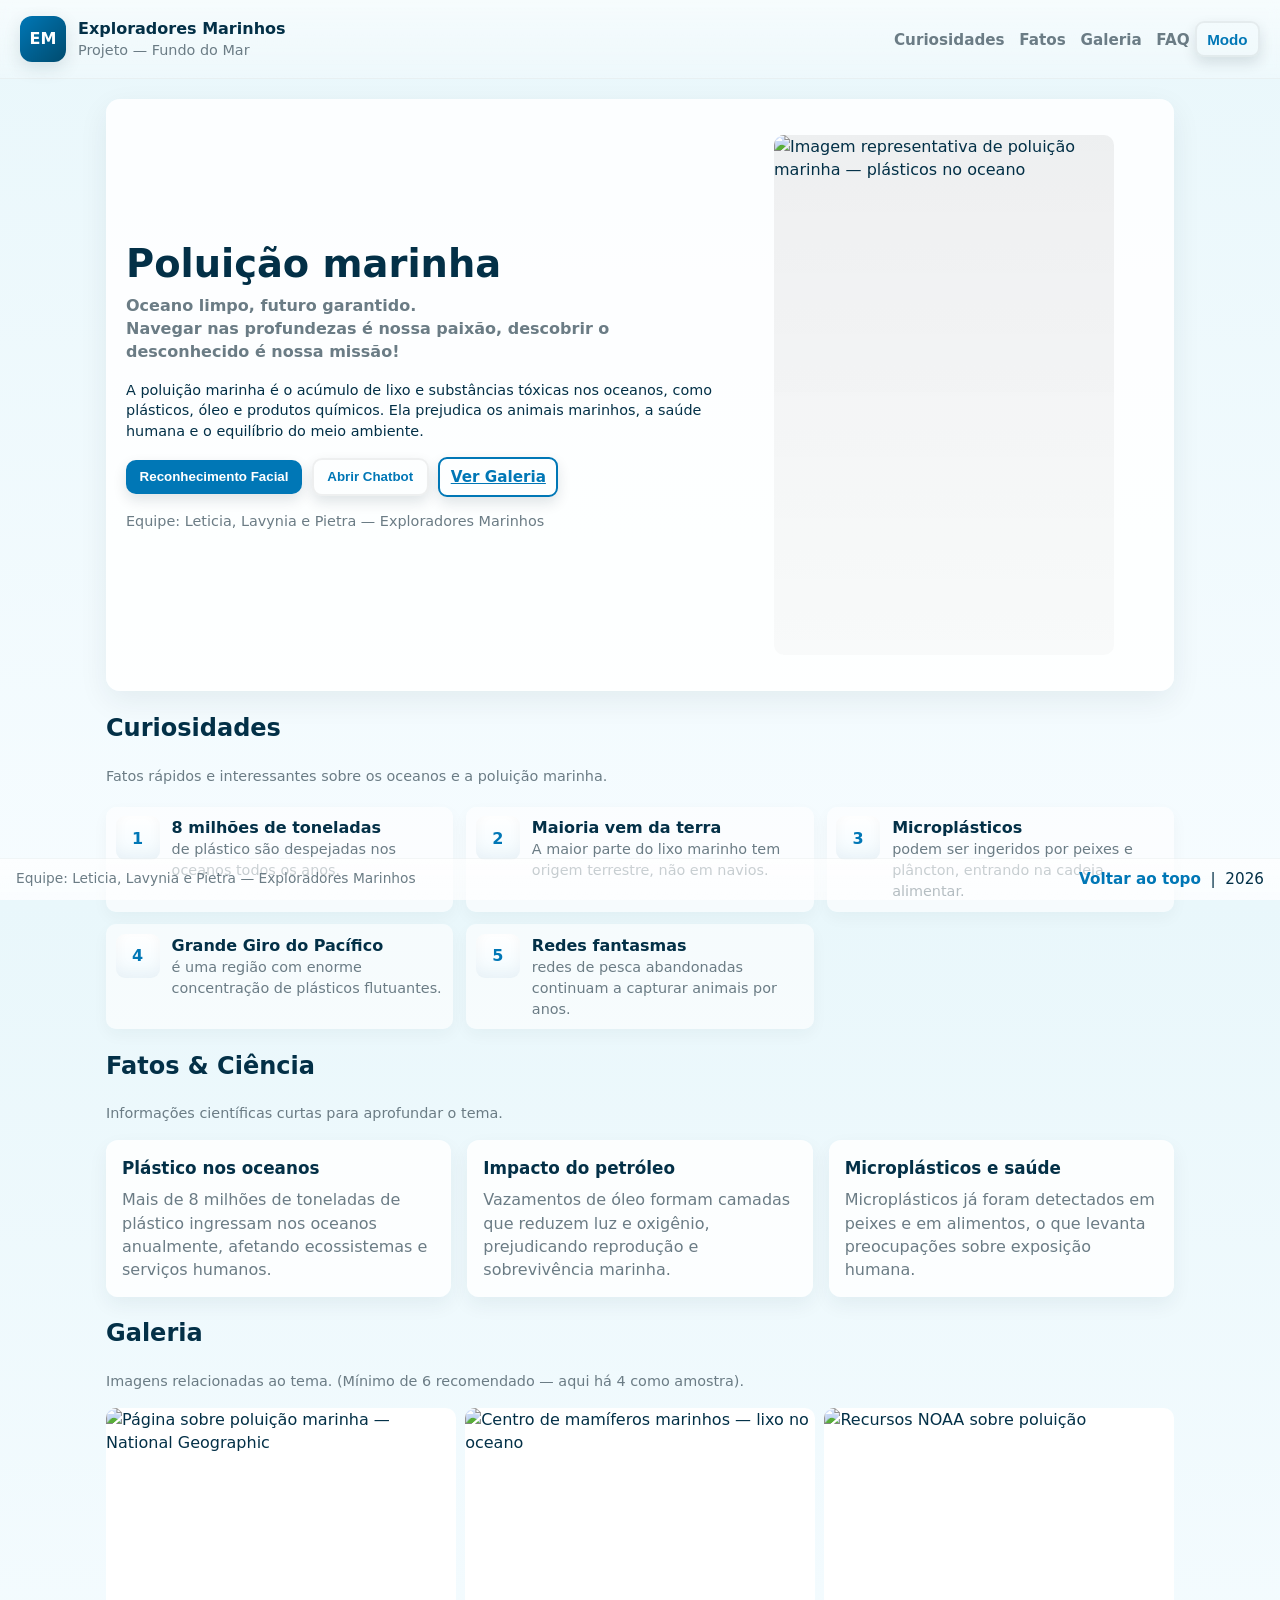
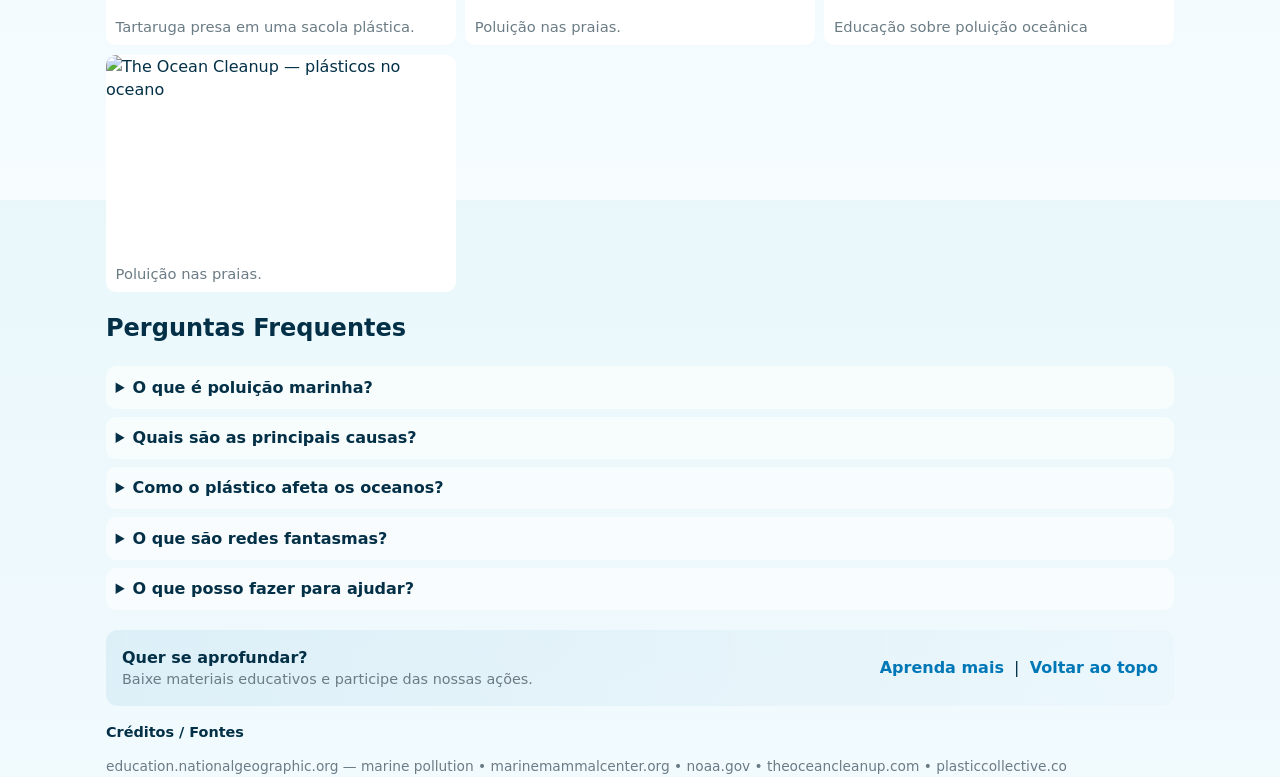
==== public/index.html @ 1718649a "first commit" ====
<!doctype html>
<html lang="pt-BR">
<head>
  <meta charset="utf-8" />
  <meta name="viewport" content="width=device-width,initial-scale=1" />
  <meta name="description" content="A poluição marinha é o acúmulo de lixo e substâncias tóxicas nos oceanos; o projeto 'Fundo do Mar' apresenta causas, curiosidades e ações para proteger os mares." />
  <title>Poluição marinha — Exploradores Marinhos</title>
    <link rel="stylesheet" href="style.css">
    <script defer src="https://cdn.jsdelivr.net/npm/@tensorflow/tfjs@4.8.0/dist/tf.min.js"></script>
<script defer src="https://cdn.jsdelivr.net/npm/face-api.js@0.22.2/dist/face-api.min.js"></script>

</head>
<body>
  <header>
    <a class="brand" href="#top" aria-label="Ir para o topo">
      <div class="logo" aria-hidden="true">EM</div>
      <div>
        <div style="font-weight:800">Exploradores Marinhos</div>
        <div class="small muted">Projeto — Fundo do Mar</div>
      </div>
    </a>

    <nav aria-label="Navegação principal">
      <a href="#curiosidades">Curiosidades</a>
      <a href="#fatos">Fatos</a>
      <a href="#galeria">Galeria</a>
      <a href="#faq">FAQ</a>
      <button id="themeToggle" class="btn small ghost" aria-pressed="false" aria-label="Alternar tema claro e escuro">Modo</button>
    </nav>
  </header>

  <main id="top" role="main">
    <!-- HERO -->
    <section class="hero" aria-labelledby="heroTitle">
      <div class="hero-grid">
        <div class="hero-text">
          <h1 id="heroTitle">Poluição marinha</h1>
          <p class="lead"><strong>Oceano limpo, futuro garantido.</strong><br/>Navegar nas profundezas é nossa paixão, descobrir o desconhecido é nossa missão!</p>
          <p class="small" id="descHero">A poluição marinha é o acúmulo de lixo e substâncias tóxicas nos oceanos, como plásticos, óleo e produtos químicos. Ela prejudica os animais marinhos, a saúde humana e o equilíbrio do meio ambiente.</p>

          <div class="hero-cta" role="group" aria-label="Ações principais">
            <button id="abrirIA" class="btn" aria-label="Iniciar reconhecimento facial">Reconhecimento Facial</button>
            <button id="btnAbrirChatbot" class="btn ghost" aria-label="Abrir chatbot">Abrir Chatbot</button>
            <a class="btn secondary small" href="#galeria" role="link">Ver Galeria</a>
          </div>

          <p class="small muted" style="margin-top:.85rem">Equipe: Leticia, Lavynia e Pietra — <span class="muted">Exploradores Marinhos</span></p>
        </div>

        <figure class="hero-media" aria-hidden="false">
          <!-- TODO: substitua o src abaixo por uma imagem local ou URL válida de alta resolução -->
          <img src="https://static.portaldaindustria.com.br/portaldaindustria/noticias/media/imagem_plugin/shutterstock_o44eNbU.jpg" alt="Imagem representativa de poluição marinha — plásticos no oceano" onerror="this.style.objectFit='cover';">
        </figure>
      </div>
    </section>

    <!-- Curiosidades -->
    <section id="curiosidades" aria-labelledby="curTitle" style="margin-top:1.25rem">
      <h2 id="curTitle">Curiosidades</h2>
      <p class="small muted">Fatos rápidos e interessantes sobre os oceanos e a poluição marinha.</p>

      <div class="curiosidades" role="list">
        <div class="cur-item" role="listitem" tabindex="0">
          <div class="cur-icon" aria-hidden="true">1</div>
          <div>
            <strong>8 milhões de toneladas</strong>
            <div class="small muted">de plástico são despejadas nos oceanos todos os anos.</div>
          </div>
        </div>

        <div class="cur-item" role="listitem" tabindex="0">
          <div class="cur-icon" aria-hidden="true">2</div>
          <div>
            <strong>Maioria vem da terra</strong>
            <div class="small muted">A maior parte do lixo marinho tem origem terrestre, não em navios.</div>
          </div>
        </div>

        <div class="cur-item" role="listitem" tabindex="0">
          <div class="cur-icon" aria-hidden="true">3</div>
          <div>
            <strong>Microplásticos</strong>
            <div class="small muted">podem ser ingeridos por peixes e plâncton, entrando na cadeia alimentar.</div>
          </div>
        </div>

        <div class="cur-item" role="listitem" tabindex="0">
          <div class="cur-icon" aria-hidden="true">4</div>
          <div>
            <strong>Grande Giro do Pacífico</strong>
            <div class="small muted">é uma região com enorme concentração de plásticos flutuantes.</div>
          </div>
        </div>

        <div class="cur-item" role="listitem" tabindex="0">
          <div class="cur-icon" aria-hidden="true">5</div>
          <div>
            <strong>Redes fantasmas</strong>
            <div class="small muted">redes de pesca abandonadas continuam a capturar animais por anos.</div>
          </div>
        </div>
      </div>
    </section>

    <!-- Fatos / Ciência -->
    <section id="fatos" aria-labelledby="fatosTitle">
      <h2 id="fatosTitle" style="margin-top:1.2rem">Fatos & Ciência</h2>
      <p class="small muted">Informações científicas curtas para aprofundar o tema.</p>

      <div class="fatos" role="list">
        <article class="card" role="listitem" tabindex="0" aria-labelledby="f1">
          <h3 id="f1">Plástico nos oceanos</h3>
          <p>Mais de 8 milhões de toneladas de plástico ingressam nos oceanos anualmente, afetando ecossistemas e serviços humanos.</p>
        </article>

        <article class="card" role="listitem" tabindex="0" aria-labelledby="f2">
          <h3 id="f2">Impacto do petróleo</h3>
          <p>Vazamentos de óleo formam camadas que reduzem luz e oxigênio, prejudicando reprodução e sobrevivência marinha.</p>
        </article>

        <article class="card" role="listitem" tabindex="0" aria-labelledby="f3">
          <h3 id="f3">Microplásticos e saúde</h3>
          <p>Microplásticos já foram detectados em peixes e em alimentos, o que levanta preocupações sobre exposição humana.</p>
        </article>
      </div>
    </section>

    <!-- Galeria -->
    <section id="galeria" aria-labelledby="galTitle">
      <h2 id="galTitle" style="margin-top:1.2rem">Galeria</h2>
      <p class="small muted">Imagens relacionadas ao tema. (Mínimo de 6 recomendado — aqui há 4 como amostra).</p>

      <div class="gallery" role="list">
        <figure tabindex="0" role="listitem">
          <img src="https://encrypted-tbn0.gstatic.com/images?q=tbn:ANd9GcR3feJj9rO2H6jHUy3Q-bcHkOzMLbcWaEPpuw&s" alt="Página sobre poluição marinha — National Geographic" />
          <figcaption class="caption">Tartaruga presa em uma sacola plástica.</figcaption>
        </figure>

        <figure tabindex="0" role="listitem">
          <img src="https://static.mundoeducacao.uol.com.br/mundoeducacao/2024/02/descarte-irregular-lixo.jpg" alt="Centro de mamíferos marinhos — lixo no oceano" />
          <figcaption class="caption">Poluição nas praias.</figcaption>
        </figure>

        <figure tabindex="0" role="listitem">
          <img src="https://www.ebc.com.br/sites/_portalebc2014/files/atoms_image/plastico.jpg" alt="Recursos NOAA sobre poluição" />
          <figcaption class="caption">Educação sobre poluição oceânica</figcaption>
        </figure>

        <figure tabindex="0" role="listitem">
          <img src="https://images.squarespace-cdn.com/content/v1/5b373914c258b457bb274883/1580642317975-VO8V2EUWBZNW1NDV362L/EA+Poluicao1000x800+3.png?format=1500w" alt="The Ocean Cleanup — plásticos no oceano" />
          <figcaption class="caption">Poluição nas praias.</figcaption>
        </figure>
      </div>
    </section>

    <!-- FAQ -->
    <section id="faq" aria-labelledby="faqTitle">
      <h2 id="faqTitle" style="margin-top:1.2rem">Perguntas Frequentes</h2>
      <div class="faq" role="list">
        <details>
          <summary>O que é poluição marinha?</summary>
          <p>Introdução de substâncias ou resíduos nocivos nos oceanos que prejudicam a vida marinha e o ambiente.</p>
        </details>

        <details>
          <summary>Quais são as principais causas?</summary>
          <p>Plásticos, resíduos industriais, esgoto, derramamentos de óleo e produtos químicos agrícolas.</p>
        </details>

        <details>
          <summary>Como o plástico afeta os oceanos?</summary>
          <p>Podem causar enredamento, ingestão e contaminação de organismos, além de persistir por décadas.</p>
        </details>

        <details>
          <summary>O que são redes fantasmas?</summary>
          <p>Redes de pesca abandonadas que continuam a capturar animais marinhos por longos períodos.</p>
        </details>

        <details>
          <summary>O que posso fazer para ajudar?</summary>
          <p>Reduzir uso de plástico, reciclar corretamente, participar de mutirões de limpeza e apoiar políticas ambientais.</p>
        </details>
      </div>
    </section>

    <!-- CTA final -->
    <section class="cta" aria-label="Chamada para ação">
      <div>
        <strong>Quer se aprofundar?</strong>
        <div class="small muted">Baixe materiais educativos e participe das nossas ações.</div>
      </div>
      <div>
        <a href="#galeria">Aprenda mais</a> &nbsp;|&nbsp; <a href="#top" class="top-link">Voltar ao topo</a>
      </div>
    </section>

    <!-- Créditos / Fontes -->
    <aside style="margin-top:1rem" aria-label="Créditos e fontes">
      <h3 class="small">Créditos / Fontes</h3>
      <p class="credits">
        education.nationalgeographic.org — marine pollution • marinemammalcenter.org • noaa.gov • theoceancleanup.com • plasticcollective.co
      </p>
      <!-- TODO: substituir links por referências diretas e específicas usadas no projeto -->
    </aside>

  </main>

  <!-- Chatbot panel (inicialmente escondido) -->
    <script src="https://www.gstatic.com/dialogflow-console/fast/messenger/bootstrap.js?v=1"></script>

    <df-messenger
      intent="WELCOME"
      chat-title="Oceandro"
      agent-id="7e9ea28d-fc2a-4f18-a435-1d31267d9a34"
      language-code="pt-br">
    </df-messenger>

  <!-- MODAL DE RECONHECIMENTO FACIAL -->
<div id="cameraModal" class="modal-camera" aria-hidden="true">
  <div class="modal-camera-content">


    <button id="fecharModal" class="modal-camera-close" title="Fechar">❌</button>


    <h2 class="modal-camera-title">Reconhecimento Facial</h2>


    <div class="modal-video-wrap">
      <video id="video" autoplay muted playsinline></video>
    </div>


    <div class="modal-camera-controls">
      <button id="tirarFoto" class="modal-camera-btn" title="Tirar foto">📸 Tirar Foto</button>
    </div>


    <p id="modalStatus" class="modal-camera-status">Aguardando...</p>


    <canvas id="fotoCanvas" style="display:none;"></canvas>


  </div>
</div>

  <footer role="contentinfo">
    <div class="credits">Equipe: Leticia, Lavynia e Pietra — Exploradores Marinhos</div>
    <div>
      <a href="#top" class="top-link">Voltar ao topo</a> &nbsp;|&nbsp;
      <span id="year"></span>
    </div>
  </footer>
<script src="script.js" defer></script>
</body>
</html>
---- public/style.css ----
/* Reset simples */
    *,*::before,*::after{box-sizing:border-box}
    html,body{height:100%}
    body{
      margin:0;
      font-family: system-ui,-apple-system, "Segoe UI", Roboto, "Helvetica Neue", Arial;
      line-height:1.45;
      color:#033047;
      background:linear-gradient(180deg,#e9f7fb 0%, #f6fcff 100%);
      -webkit-font-smoothing:antialiased;
      -moz-osx-font-smoothing:grayscale;
      transition:background .4s ease,color .3s ease;
      padding-bottom:4rem;
    }

    /* Dark mode */
    :root{
      --accent:#0077b6;
      --muted:#6b7c85;
      --card-bg:rgba(255,255,255,0.85);
      --glass: rgba(255,255,255,0.6);
      --hero-height: min(520px, 60vh);
    }
    .dark{
      --accent:#66d9ff;
      --muted:#9fb8c3;
      --card-bg: rgba(3,20,30,0.7);
      --glass: rgba(0,0,0,0.45);
      background: linear-gradient(180deg,#021826 0%, #011221 100%);
      color:#d8f6ff;
    }

    header{
      display:flex;
      align-items:center;
      justify-content:space-between;
      gap:1rem;
      padding:1rem 1.25rem;
      position:sticky;
      top:0;
      z-index:40;
      backdrop-filter: blur(6px);
      background:linear-gradient(180deg, rgba(255,255,255,0.6), rgba(255,255,255,0.2));
      border-bottom:1px solid rgba(3,48,60,0.06);
    }
    .dark header{
      background: linear-gradient(180deg, rgba(0,0,0,0.35), rgba(0,0,0,0.2));
      border-bottom-color: rgba(255,255,255,0.03);
    }

    .brand{
      display:flex;
      gap:.75rem;
      align-items:center;
      text-decoration:none;
      color:inherit;
    }
    .logo{
      width:46px;height:46px;
      border-radius:12px;
      display:grid;place-items:center;
      background: linear-gradient(135deg,var(--accent), #004b6e);
      color:#fff;
      font-weight:700;
      box-shadow:0 6px 18px rgba(3,48,60,0.12);
    }
    nav a{
      margin-left:.6rem;
      text-decoration:none;
      color:var(--muted);
      font-weight:600;
      font-size:.95rem;
    }
    nav a:focus, nav a:hover{
      color:var(--accent);
      outline:none;
    }

    main{max-width:1100px;margin:1.25rem auto;padding:0 1rem;display:block;}

/* HERO */
    .hero{
      display:grid;
      grid-template-columns: 1fr;
      gap:1rem;
      align-items:center;
      background: var(--card-bg);
      border-radius:14px;
      overflow:hidden;
      box-shadow: 0 10px 30px rgba(3,48,60,0.07);
      transition:transform .35s ease, box-shadow .35s ease, opacity .5s ease;
      opacity:0;
      transform: translateY(10px);
      animation:fadeInUp .6s forwards .1s;
    }
    @keyframes fadeInUp{
      to{opacity:1;transform:none}
    }

    .hero-grid{display:grid;grid-template-columns:1fr 420px;gap:1.25rem;align-items:center;padding:1.25rem}
    @media (max-width:920px){ .hero-grid{grid-template-columns:1fr} }

    .hero-text h1{margin:0;font-size:clamp(1.6rem,3.6vw,2.4rem);line-height:1.05}
    .hero-text p.lead{margin:.6rem 0 1rem;color:var(--muted);font-weight:600}
    .hero-cta{display:flex;gap:.6rem;flex-wrap:wrap;align-items:center}

    .btn{
      appearance:none;border:0;background:var(--accent);color:#fff;padding:.6rem .85rem;border-radius:10px;font-weight:700;
      cursor:pointer;box-shadow:0 6px 14px rgba(2,35,50,0.12);transition:transform .12s ease,box-shadow .12s ease,opacity .12s;
    }
    .btn:active{transform:translateY(1px)}
    .btn.ghost{background:transparent;color:var(--accent);border:2px solid rgba(0,0,0,0.06)}
    .dark .btn.ghost{border-color:rgba(255,255,255,0.08)}
    .btn.secondary{background:transparent;color:var(--accent);border:2px solid var(--accent)}
    .btn.small{padding:.45rem .65rem;border-radius:9px;font-size:.95rem}

    .hero-media{
      height:var(--hero-height);
      border-radius:10px;
      overflow:hidden;
      background:linear-gradient(180deg, rgba(0,0,0,0.06), rgba(0,0,0,0.02));
      display:flex;align-items:center;justify-content:center;
    }
    .hero-media img{width:100%;height:100%;object-fit:cover;display:block}

    /* Icons list (curiosidades) */
    .curiosidades{
      margin-top:1.25rem;
      display:grid;
      grid-template-columns:repeat(3,1fr);
      gap:.8rem;
    }
    @media (max-width:720px){ .curiosidades{grid-template-columns:1fr 1fr} }
    @media (max-width:440px){ .curiosidades{grid-template-columns:1fr} }

    .cur-item{
      display:flex;align-items:flex-start;gap:.75rem;background:var(--glass);padding:.6rem;border-radius:10px;
      box-shadow:0 6px 16px rgba(3,48,60,0.04);
      transition:transform .18s ease;
    }
    .cur-item:focus-within, .cur-item:hover{transform:translateY(-4px)}
    .cur-icon{
      min-width:44px;height:44px;border-radius:9px;display:grid;place-items:center;font-weight:700;
      background:linear-gradient(180deg,#fff,#f2fbff);color:var(--accent);box-shadow:inset 0 -6px 14px rgba(2,35,50,0.04);
    }
    .dark .cur-icon{background:linear-gradient(180deg, rgba(255,255,255,0.03), rgba(255,255,255,0.01));color:var(--accent)}

    /* Cards (fatos) */
    .fatos{
      display:grid;grid-template-columns:repeat(3,1fr);gap:1rem;margin-top:1rem;
    }
    @media (max-width:960px){ .fatos{grid-template-columns:repeat(2,1fr)} }
    @media (max-width:640px){ .fatos{grid-template-columns:1fr} }

    .card{
      background:var(--card-bg);
      padding:1rem;border-radius:12px;
      box-shadow:0 8px 20px rgba(3,48,60,0.06);
      transition:transform .18s ease, box-shadow .18s;
    }
    .card:hover{transform:translateY(-6px);box-shadow:0 22px 40px rgba(3,48,60,0.08)}
    .card h3{margin:0 0 .5rem;font-size:1.05rem}
    .card p{margin:0;color:var(--muted)}

    /* Gallery */
    .gallery{
      margin-top:1rem;display:grid;grid-template-columns:repeat(3,1fr);gap:.6rem;
    }
    @media (max-width:920px){ .gallery{grid-template-columns:repeat(2,1fr)} }
    @media (max-width:540px){ .gallery{grid-template-columns:1fr} }

    .gallery figure{margin:0;border-radius:10px;overflow:hidden;background:#fff}
    .gallery img{width:100%;height:200px;object-fit:cover;display:block;transition:transform .3s;}
    .gallery figure:hover img{transform:scale(1.04)}
    .caption{padding:.5rem .6rem;font-size:.92rem;color:var(--muted)}

    /* FAQ */
    .faq{margin-top:1rem}
    details{background:var(--glass);padding:.6rem;border-radius:10px;margin-bottom:.5rem}
    summary{cursor:pointer;font-weight:700;outline:none}
    details[open]{box-shadow:0 10px 30px rgba(3,48,60,0.06)}
    details > p{margin:.5rem 0 0;color:var(--muted)}

    /* CTA */
    .cta{
      margin-top:1.25rem;padding:1rem;border-radius:12px;background:linear-gradient(90deg, rgba(0,119,182,0.08), rgba(0,119,182,0.02));
      display:flex;align-items:center;justify-content:space-between;gap:1rem;
    }
    .cta a{color:var(--accent);font-weight:700;text-decoration:none}

    /* Chatbot aside */
    aside#chatbotPanel{
      position:fixed;right:1rem;bottom:1rem;width:360px;max-width:calc(100% - 2rem);height:420px;border-radius:12px;
      box-shadow:0 22px 50px rgba(2,35,50,0.2);overflow:hidden;background:var(--card-bg);transform:translateY(24px);opacity:0;transition:all .28s ease;z-index:60;
    }
    aside#chatbotPanel.open{transform:none;opacity:1}
    .chat-header{padding:.8rem;border-bottom:1px solid rgba(0,0,0,0.04);display:flex;justify-content:space-between;align-items:center}
    .chat-history{padding:.8rem;height:280px;overflow:auto;background:linear-gradient(180deg, rgba(255,255,255,0.02), transparent)}
    .chat-input{display:flex;gap:.5rem;padding:.6rem;border-top:1px solid rgba(0,0,0,0.03)}
    .chat-input input{flex:1;padding:.55rem .6rem;border-radius:8px;border:1px solid rgba(0,0,0,0.06);outline:none}
    .dark .chat-input input{background:rgba(255,255,255,0.02);border-color:rgba(255,255,255,0.04);}
    .message{padding:.5rem .6rem;border-radius:10px;max-width:85%;margin-bottom:.6rem}
    .msg.user{background:var(--accent);color:white;margin-left:auto}
    .msg.bot{background:rgba(0,0,0,0.04);color:var(--muted)}

    footer{
      position:fixed;left:0;right:0;bottom:0;padding:.6rem 1rem;background:linear-gradient(180deg, rgba(255,255,255,0.7), rgba(255,255,255,0.45));
      display:flex;justify-content:space-between;align-items:center;gap:1rem;font-size:.95rem;border-top:1px solid rgba(3,48,60,0.04);
    }
    .dark footer{background:linear-gradient(180deg, rgba(0,0,0,0.35), rgba(0,0,0,0.2));border-top-color:rgba(255,255,255,0.03)}

    .top-link{font-weight:700;text-decoration:none;color:var(--accent)}
    .credits{font-size:.86rem;color:var(--muted)}

    /* Focus styles */
    a:focus, button:focus, input:focus, details summary:focus{outline:3px solid rgba(3,119,182,0.16);outline-offset:3px;border-radius:8px}

    /* Small helpers */
    .muted{color:var(--muted)}
    .small{font-size:.9rem}

    /* TODO: personalizar cores da equipe - alterar variáveis no :root para branding */

    /* ============================
MODAL DE RECONHECIMENTO FACIAL
============================ */

.modal-camera{
position: fixed;
inset: 0;
background: rgba(0,0,0,0.45);
backdrop-filter: blur(6px);
display: flex;
align-items: center;
justify-content: center;
opacity: 0;
pointer-events: none;
transition: opacity var(--transition);
z-index: 2000;
}

.modal-camera.open{
opacity: 1;
pointer-events: all;
}

.modal-camera-content{
width: 92%;
max-width: 480px;
background: var(--card);
border-radius: 16px;
padding: 24px;
box-shadow: var(--shadow);
position: relative;
display: flex;
flex-direction: column;
gap: 18px;
animation: fadeUp 500ms ease both;
backdrop-filter: blur(6px);
}

.modal-camera-close{
position: absolute;
top: 10px;
right: 10px;
background: transparent;
border: none;
font-size: 1.35rem;
cursor: pointer;
color: var(--muted);
transition: transform var(--transition), color var(--transition);
}

.modal-camera-close:hover{
transform: scale(1.2);
color: var(--accent);
}

.modal-camera-title{
margin: 0;
color: var(--accent);
font-size: 1.45rem;
font-weight: 700;
text-align: center;
letter-spacing: .4px;
}

.modal-video-wrap{
width: 100%;
border-radius: 14px;
overflow: hidden;
background: #000;
box-shadow: var(--shadow);
position: relative;
}

.modal-video-wrap video{
width: 100%;
height: auto;
display: block;
background: #000;
}

.modal-camera-controls{
display: flex;
justify-content: center;
margin-top: 6px;
}

.modal-camera-btn{
padding: 11px 18px;
cursor: pointer;
border: 0;
border-radius: 12px;
background: linear-gradient(90deg,var(--accent),var(--accent-2));
color: #fff;
font-weight: 700;
font-size: 1rem;
transition: transform var(--transition), box-shadow var(--transition);
box-shadow: var(--shadow);
}

.modal-camera-btn:hover{
transform: translateY(-5px);
}

.modal-camera-status{
margin: 0;
text-align: center;
color: var(--muted);
font-size: 1rem;
background: var(--glass);
padding: 10px;
border-radius: 10px;
box-shadow: var(--shadow);
}

#fotoCanvas{
display: none;
}

/* Responsivo */
@media (max-width: 480px){
.modal-camera-content{
padding: 18px;
gap: 14px;
}

.modal-camera-btn{
width: 100%;
}
}

df-messenger {
  transform: scale(0);
  opacity: 0;
  pointer-events: none;
  transition: 0.3s ease;
}
df-messenger.aberto {
  transform: scale(1);
  opacity: 1;
  pointer-events: auto;
}
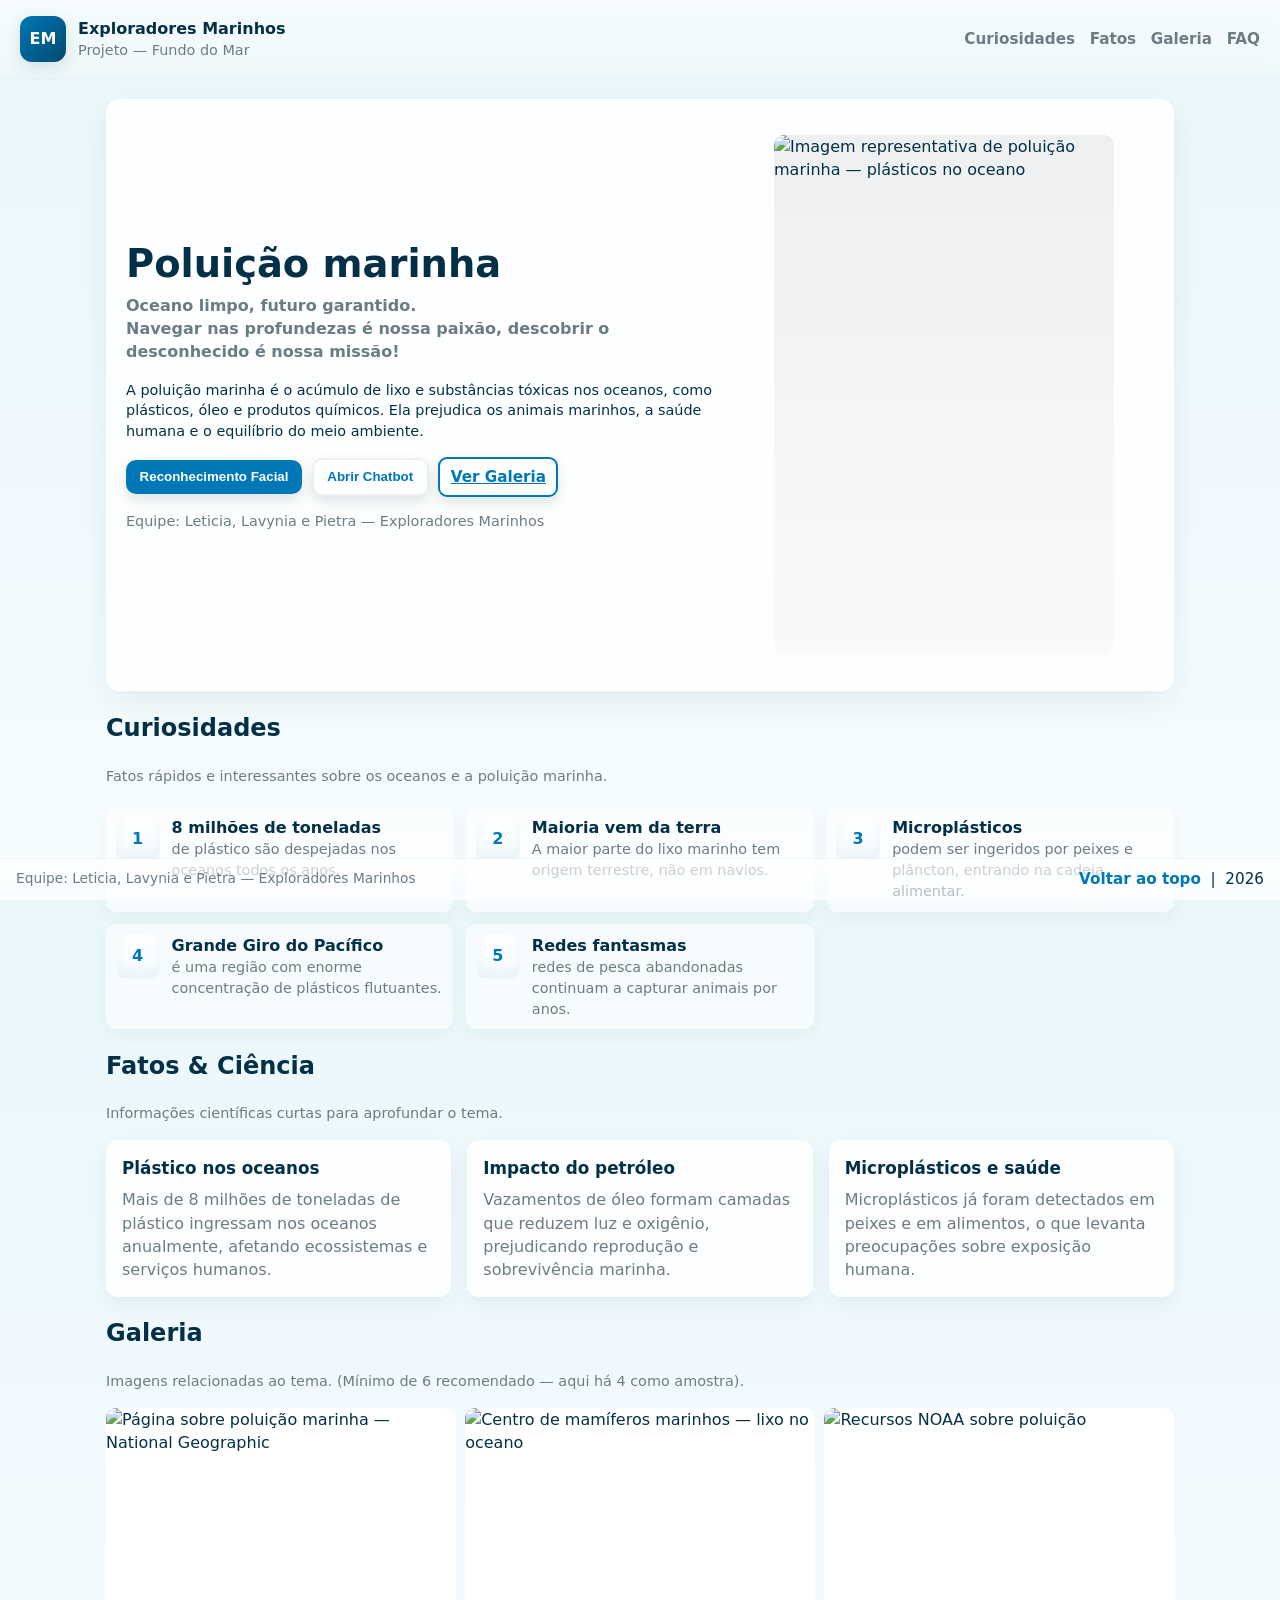
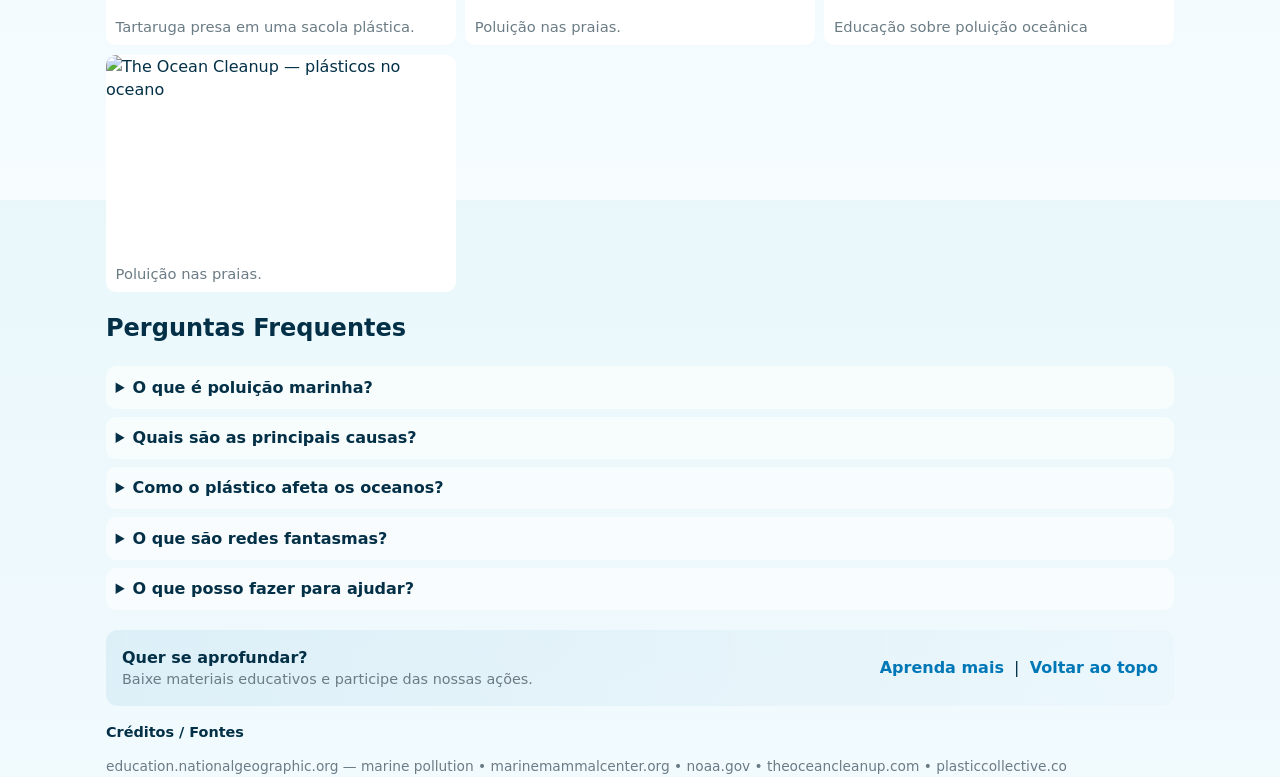
==== commit fe234dcc: "style: Ajustando alguns detalhes" ====
--- a/public/index.html
+++ b/public/index.html
@@ -25,7 +25,6 @@
       <a href="#fatos">Fatos</a>
       <a href="#galeria">Galeria</a>
       <a href="#faq">FAQ</a>
-      <button id="themeToggle" class="btn small ghost" aria-pressed="false" aria-label="Alternar tema claro e escuro">Modo</button>
     </nav>
   </header>
 
